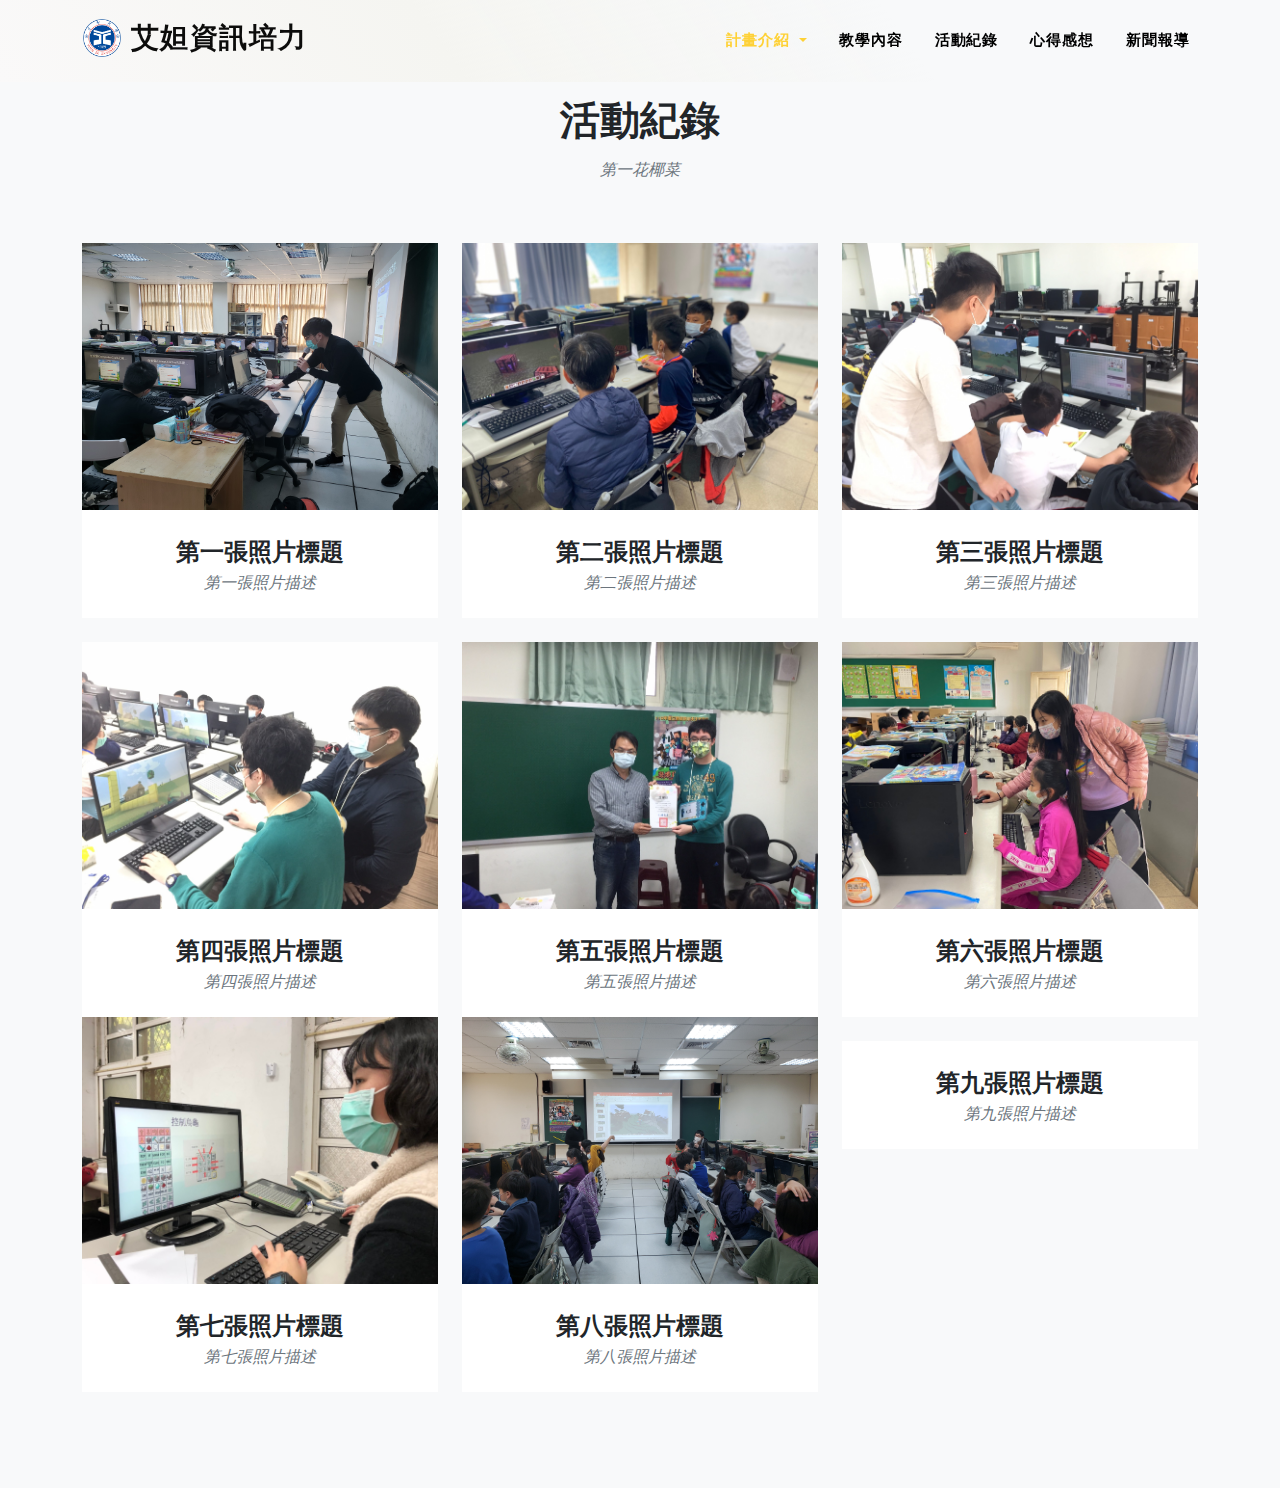
==== activityRecord.html @ 82a6fe63 "add activity and experience page" ====
<!DOCTYPE html>
<html lang="en">

<head>
    <meta charset="utf-8" />
    <meta name="viewport" content="width=device-width, initial-scale=1, shrink-to-fit=no" />
    <meta name="description" content="" />
    <meta name="author" content="" />
    <title>艾妲資訊成果網</title>
    <link rel="icon" type="image/x-icon" href="assets/img/yzu.png" />
    <!-- Font Awesome icons (free version)-->
    <script src="https://use.fontawesome.com/releases/v5.15.1/js/all.js" crossorigin="anonymous"></script>
    <!-- Google fonts-->
    <link href="https://fonts.googleapis.com/css?family=Montserrat:400,700" rel="stylesheet" type="text/css" />
    <link href="https://fonts.googleapis.com/css?family=Droid+Serif:400,700,400italic,700italic" rel="stylesheet"
        type="text/css" />
    <link href="https://fonts.googleapis.com/css?family=Roboto+Slab:400,100,300,700" rel="stylesheet" type="text/css" />
    <!-- Core theme CSS (includes Bootstrap)-->
    <link href="css/all.css" rel="stylesheet" />
</head>

<body id="page-top">
    <script type="text/javascript" src="./js/navBar.js"></script>













    <section class="page-section bg-light" id="portfolio">
        <div class="container">
            <div class="text-center">
                <h2 class="section-heading text-uppercase">活動紀錄</h2>
                <h3 class="section-subheading text-muted">第一花椰菜</h3>
            </div>
            <div class="row">
                <div class="col-lg-4 col-sm-6 mb-4">
                    <div class="portfolio-item">
                        <a class="portfolio-link" data-toggle="modal" href="#portfolioModal1">
                            <div class="portfolio-hover">
                                <div class="portfolio-hover-content"><i class="fas fa-plus fa-3x"></i></div>
                            </div>
                            <img class="img-fluid" src="assets/img/activityPhotos/activityPhotos1.jpg" alt="" />
                        </a>
                        <div class="portfolio-caption">
                            <div class="portfolio-caption-heading">第一張照片標題</div>
                            <div class="portfolio-caption-subheading text-muted">第一張照片描述</div>
                        </div>
                    </div>
                </div>
                <div class="col-lg-4 col-sm-6 mb-4">
                    <div class="portfolio-item">
                        <a class="portfolio-link" data-toggle="modal" href="#portfolioModal2">
                            <div class="portfolio-hover">
                                <div class="portfolio-hover-content"><i class="fas fa-plus fa-3x"></i></div>
                            </div>
                            <img class="img-fluid" src="assets/img/activityPhotos/activityPhotos2.jpg" alt="" />
                        </a>
                        <div class="portfolio-caption">
                            <div class="portfolio-caption-heading">第二張照片標題</div>
                            <div class="portfolio-caption-subheading text-muted">第二張照片描述</div>
                        </div>
                    </div>
                </div>
                <div class="col-lg-4 col-sm-6 mb-4">
                    <div class="portfolio-item">
                        <a class="portfolio-link" data-toggle="modal" href="#portfolioModal3">
                            <div class="portfolio-hover">
                                <div class="portfolio-hover-content"><i class="fas fa-plus fa-3x"></i></div>
                            </div>
                            <img class="img-fluid" src="assets/img/activityPhotos/activityPhotos3.jpg" alt="" />
                        </a>
                        <div class="portfolio-caption">
                            <div class="portfolio-caption-heading">第三張照片標題</div>
                            <div class="portfolio-caption-subheading text-muted">第三張照片描述</div>
                        </div>
                    </div>
                </div>
                <div class="col-lg-4 col-sm-6 mb-4 mb-lg-0">
                    <div class="portfolio-item">
                        <a class="portfolio-link" data-toggle="modal" href="#portfolioModal4">
                            <div class="portfolio-hover">
                                <div class="portfolio-hover-content"><i class="fas fa-plus fa-3x"></i></div>
                            </div>
                            <img class="img-fluid" src="assets/img/activityPhotos/activityPhotos4.jpg" alt="" />
                        </a>
                        <div class="portfolio-caption">
                            <div class="portfolio-caption-heading">第四張照片標題</div>
                            <div class="portfolio-caption-subheading text-muted">第四張照片描述</div>
                        </div>
                    </div>
                </div>
                <div class="col-lg-4 col-sm-6 mb-4 mb-sm-0">
                    <div class="portfolio-item">
                        <a class="portfolio-link" data-toggle="modal" href="#portfolioModal5">
                            <div class="portfolio-hover">
                                <div class="portfolio-hover-content"><i class="fas fa-plus fa-3x"></i></div>
                            </div>
                            <img class="img-fluid" src="assets/img/activityPhotos/activityPhotos5.jpg" alt="" />
                        </a>
                        <div class="portfolio-caption">
                            <div class="portfolio-caption-heading">第五張照片標題</div>
                            <div class="portfolio-caption-subheading text-muted">第五張照片描述</div>
                        </div>
                    </div>
                </div>
                <div class="col-lg-4 col-sm-6">
                    <div class="portfolio-item">
                        <a class="portfolio-link" data-toggle="modal" href="#portfolioModal6">
                            <div class="portfolio-hover">
                                <div class="portfolio-hover-content"><i class="fas fa-plus fa-3x"></i></div>
                            </div>
                            <img class="img-fluid" src="assets/img/activityPhotos/activityPhotos6.jpg" alt="" />
                        </a>
                        <div class="portfolio-caption">
                            <div class="portfolio-caption-heading">第六張照片標題</div>
                            <div class="portfolio-caption-subheading text-muted">第六張照片描述</div>
                        </div>
                    </div>
                </div>
                <div class="col-lg-4 col-sm-6">
                    <div class="portfolio-item">
                        <a class="portfolio-link" data-toggle="modal" href="#portfolioModal6">
                            <div class="portfolio-hover">
                                <div class="portfolio-hover-content"><i class="fas fa-plus fa-3x"></i></div>
                            </div>
                            <img class="img-fluid" src="assets/img/activityPhotos/activityPhotos7.jpg" alt="" />
                        </a>
                        <div class="portfolio-caption">
                            <div class="portfolio-caption-heading">第七張照片標題</div>
                            <div class="portfolio-caption-subheading text-muted">第七張照片描述</div>
                        </div>
                    </div>
                </div>
                <div class="col-lg-4 col-sm-6">
                    <div class="portfolio-item">
                        <a class="portfolio-link" data-toggle="modal" href="#portfolioModal6">
                            <div class="portfolio-hover">
                                <div class="portfolio-hover-content"><i class="fas fa-plus fa-3x"></i></div>
                            </div>
                            <img class="img-fluid" src="assets/img/activityPhotos/activityPhotos8.jpg" alt="" />
                        </a>
                        <div class="portfolio-caption">
                            <div class="portfolio-caption-heading">第八張照片標題</div>
                            <div class="portfolio-caption-subheading text-muted">第八張照片描述</div>
                        </div>
                    </div>
                </div>
                <div class="col-lg-4 col-sm-6">
                    <div class="portfolio-item">
                        <a class="portfolio-link" data-toggle="modal" href="#portfolioModal6">
                            <div class="portfolio-hover">
                                <div class="portfolio-hover-content"><i class="fas fa-plus fa-3x"></i></div>
                            </div>
                            <img class="img-fluid" src="assets/img/activityPhotos/activityPhotos9.jpg" alt="" />
                        </a>
                        <div class="portfolio-caption">
                            <div class="portfolio-caption-heading">第九張照片標題</div>
                            <div class="portfolio-caption-subheading text-muted">第九張照片描述</div>
                        </div>
                    </div>
                </div>
            </div>
        </div>
    </section>



    <div class="portfolio-modal modal fade" id="portfolioModal1" tabindex="-1" role="dialog" aria-hidden="true">
        <div class="modal-dialog">
            <div class="modal-content">
                <div class="close-modal" data-dismiss="modal"><img src="assets/img/close-icon.svg" alt="Close modal" />
                </div>
                <div class="container">
                    <div class="row justify-content-center">
                        <div class="col-lg-8">
                            <div class="modal-body">
                                <!-- Project Details Go Here-->
                                <h2 class="text-uppercase">Project Name</h2>
                                <p class="item-intro text-muted">Lorem ipsum dolor sit amet consectetur.</p>
                                <img class="img-fluid d-block mx-auto" src="assets/img/activityPhotos/activityPhotos1.jpg" alt="" />
                                <p>Use this area to describe your project. Lorem ipsum dolor sit amet, consectetur
                                    adipisicing elit. Est blanditiis dolorem culpa incidunt minus dignissimos deserunt
                                    repellat aperiam quasi sunt officia expedita beatae cupiditate, maiores repudiandae,
                                    nostrum, reiciendis facere nemo!</p>
                                <ul class="list-inline">
                                    <li>Date: January 2020</li>
                                    <li>Client: Threads</li>
                                    <li>Category: Illustration</li>
                                </ul>
                                <button class="btn btn-primary" data-dismiss="modal" type="button">
                                    <i class="fas fa-times mr-1"></i>
                                    關閉照片
                                </button>
                            </div>
                        </div>
                    </div>
                </div>
            </div>
        </div>
    </div>
    <!-- Modal 2-->
    <div class="portfolio-modal modal fade" id="portfolioModal2" tabindex="-1" role="dialog" aria-hidden="true">
        <div class="modal-dialog">
            <div class="modal-content">
                <div class="close-modal" data-dismiss="modal"><img src="assets/img/close-icon.svg" alt="Close modal" />
                </div>
                <div class="container">
                    <div class="row justify-content-center">
                        <div class="col-lg-8">
                            <div class="modal-body">
                                <!-- Project Details Go Here-->
                                <h2 class="text-uppercase">Project Name</h2>
                                <p class="item-intro text-muted">Lorem ipsum dolor sit amet consectetur.</p>
                                <img class="img-fluid d-block mx-auto" src="assets/img/activityPhotos/activityPhotos2.jpg" alt="" />
                                <p>Use this area to describe your project. Lorem ipsum dolor sit amet, consectetur
                                    adipisicing elit. Est blanditiis dolorem culpa incidunt minus dignissimos deserunt
                                    repellat aperiam quasi sunt officia expedita beatae cupiditate, maiores repudiandae,
                                    nostrum, reiciendis facere nemo!</p>
                                <ul class="list-inline">
                                    <li>Date: January 2020</li>
                                    <li>Client: Explore</li>
                                    <li>Category: Graphic Design</li>
                                </ul>
                                <button class="btn btn-primary" data-dismiss="modal" type="button">
                                    <i class="fas fa-times mr-1"></i>
                                    關閉照片
                                </button>
                            </div>
                        </div>
                    </div>
                </div>
            </div>
        </div>
    </div>
    <!-- Modal 3-->
    <div class="portfolio-modal modal fade" id="portfolioModal3" tabindex="-1" role="dialog" aria-hidden="true">
        <div class="modal-dialog">
            <div class="modal-content">
                <div class="close-modal" data-dismiss="modal"><img src="assets/img/close-icon.svg" alt="Close modal" />
                </div>
                <div class="container">
                    <div class="row justify-content-center">
                        <div class="col-lg-8">
                            <div class="modal-body">
                                <!-- Project Details Go Here-->
                                <h2 class="text-uppercase">Project Name</h2>
                                <p class="item-intro text-muted">Lorem ipsum dolor sit amet consectetur.</p>
                                <img class="img-fluid d-block mx-auto" src="assets/img/activityPhotos/activityPhotos3.jpg" alt="" />
                                <p>Use this area to describe your project. Lorem ipsum dolor sit amet, consectetur
                                    adipisicing elit. Est blanditiis dolorem culpa incidunt minus dignissimos deserunt
                                    repellat aperiam quasi sunt officia expedita beatae cupiditate, maiores repudiandae,
                                    nostrum, reiciendis facere nemo!</p>
                                <ul class="list-inline">
                                    <li>Date: January 2020</li>
                                    <li>Client: Finish</li>
                                    <li>Category: Identity</li>
                                </ul>
                                <button class="btn btn-primary" data-dismiss="modal" type="button">
                                    <i class="fas fa-times mr-1"></i>
                                    關閉照片
                                </button>
                            </div>
                        </div>
                    </div>
                </div>
            </div>
        </div>
    </div>
    <!-- Modal 4-->
    <div class="portfolio-modal modal fade" id="portfolioModal4" tabindex="-1" role="dialog" aria-hidden="true">
        <div class="modal-dialog">
            <div class="modal-content">
                <div class="close-modal" data-dismiss="modal"><img src="assets/img/close-icon.svg" alt="Close modal" />
                </div>
                <div class="container">
                    <div class="row justify-content-center">
                        <div class="col-lg-8">
                            <div class="modal-body">
                                <!-- Project Details Go Here-->
                                <h2 class="text-uppercase">Project Name</h2>
                                <p class="item-intro text-muted">Lorem ipsum dolor sit amet consectetur.</p>
                                <img class="img-fluid d-block mx-auto" src="assets/img/activityPhotos/activityPhotos4.jpg" alt="" />
                                <p>Use this area to describe your project. Lorem ipsum dolor sit amet, consectetur
                                    adipisicing elit. Est blanditiis dolorem culpa incidunt minus dignissimos deserunt
                                    repellat aperiam quasi sunt officia expedita beatae cupiditate, maiores repudiandae,
                                    nostrum, reiciendis facere nemo!</p>
                                <ul class="list-inline">
                                    <li>Date: January 2020</li>
                                    <li>Client: Lines</li>
                                    <li>Category: Branding</li>
                                </ul>
                                <button class="btn btn-primary" data-dismiss="modal" type="button">
                                    <i class="fas fa-times mr-1"></i>
                                    關閉照片
                                </button>
                            </div>
                        </div>
                    </div>
                </div>
            </div>
        </div>
    </div>
    <!-- Modal 5-->
    <div class="portfolio-modal modal fade" id="portfolioModal5" tabindex="-1" role="dialog" aria-hidden="true">
        <div class="modal-dialog">
            <div class="modal-content">
                <div class="close-modal" data-dismiss="modal"><img src="assets/img/close-icon.svg" alt="Close modal" />
                </div>
                <div class="container">
                    <div class="row justify-content-center">
                        <div class="col-lg-8">
                            <div class="modal-body">
                                <!-- Project Details Go Here-->
                                <h2 class="text-uppercase">Project Name</h2>
                                <p class="item-intro text-muted">Lorem ipsum dolor sit amet consectetur.</p>
                                <img class="img-fluid d-block mx-auto" src="assets/img/activityPhotos/activityPhotos5.jpg" alt="" />
                                <p>Use this area to describe your project. Lorem ipsum dolor sit amet, consectetur
                                    adipisicing elit. Est blanditiis dolorem culpa incidunt minus dignissimos deserunt
                                    repellat aperiam quasi sunt officia expedita beatae cupiditate, maiores repudiandae,
                                    nostrum, reiciendis facere nemo!</p>
                                <ul class="list-inline">
                                    <li>Date: January 2020</li>
                                    <li>Client: Southwest</li>
                                    <li>Category: Website Design</li>
                                </ul>
                                <button class="btn btn-primary" data-dismiss="modal" type="button">
                                    <i class="fas fa-times mr-1"></i>
                                    關閉照片
                                </button>
                            </div>
                        </div>
                    </div>
                </div>
            </div>
        </div>
    </div>
    <!-- Modal 6-->
    <div class="portfolio-modal modal fade" id="portfolioModal6" tabindex="-1" role="dialog" aria-hidden="true">
        <div class="modal-dialog">
            <div class="modal-content">
                <div class="close-modal" data-dismiss="modal"><img src="assets/img/close-icon.svg" alt="Close modal" />
                </div>
                <div class="container">
                    <div class="row justify-content-center">
                        <div class="col-lg-8">
                            <div class="modal-body">
                                <!-- Project Details Go Here-->
                                <h2 class="text-uppercase">Project Name</h2>
                                <p class="item-intro text-muted">Lorem ipsum dolor sit amet consectetur.</p>
                                <img class="img-fluid d-block mx-auto" src="assets/img/activityPhotos/activityPhotos6.jpg" alt="" />
                                <p>Use this area to describe your project. Lorem ipsum dolor sit amet, consectetur
                                    adipisicing elit. Est blanditiis dolorem culpa incidunt minus dignissimos deserunt
                                    repellat aperiam quasi sunt officia expedita beatae cupiditate, maiores repudiandae,
                                    nostrum, reiciendis facere nemo!</p>
                                <ul class="list-inline">
                                    <li>Date: January 2020</li>
                                    <li>Client: Window</li>
                                    <li>Category: Photography</li>
                                </ul>
                                <button class="btn btn-primary" data-dismiss="modal" type="button">
                                    <i class="fas fa-times mr-1"></i>
                                    關閉照片
                                </button>
                            </div>
                        </div>
                    </div>
                </div>
            </div>
        </div>
    </div>








    <!-- Bootstrap core JS-->
    <script src="https://cdnjs.cloudflare.com/ajax/libs/jquery/3.5.1/jquery.min.js"></script>
    <script src="https://cdn.jsdelivr.net/npm/bootstrap@4.5.3/dist/js/bootstrap.bundle.min.js"></script>
    <!-- Third party plugin JS-->
    <script src="https://cdnjs.cloudflare.com/ajax/libs/jquery-easing/1.4.1/jquery.easing.min.js"></script>
    <!-- Contact form JS-->
    <script src="assets/mail/jqBootstrapValidation.js"></script>
    <script src="assets/mail/contact_me.js"></script>
    <!-- Core theme JS-->
    <script src="js/scripts.js"></script>
</body>

</html>
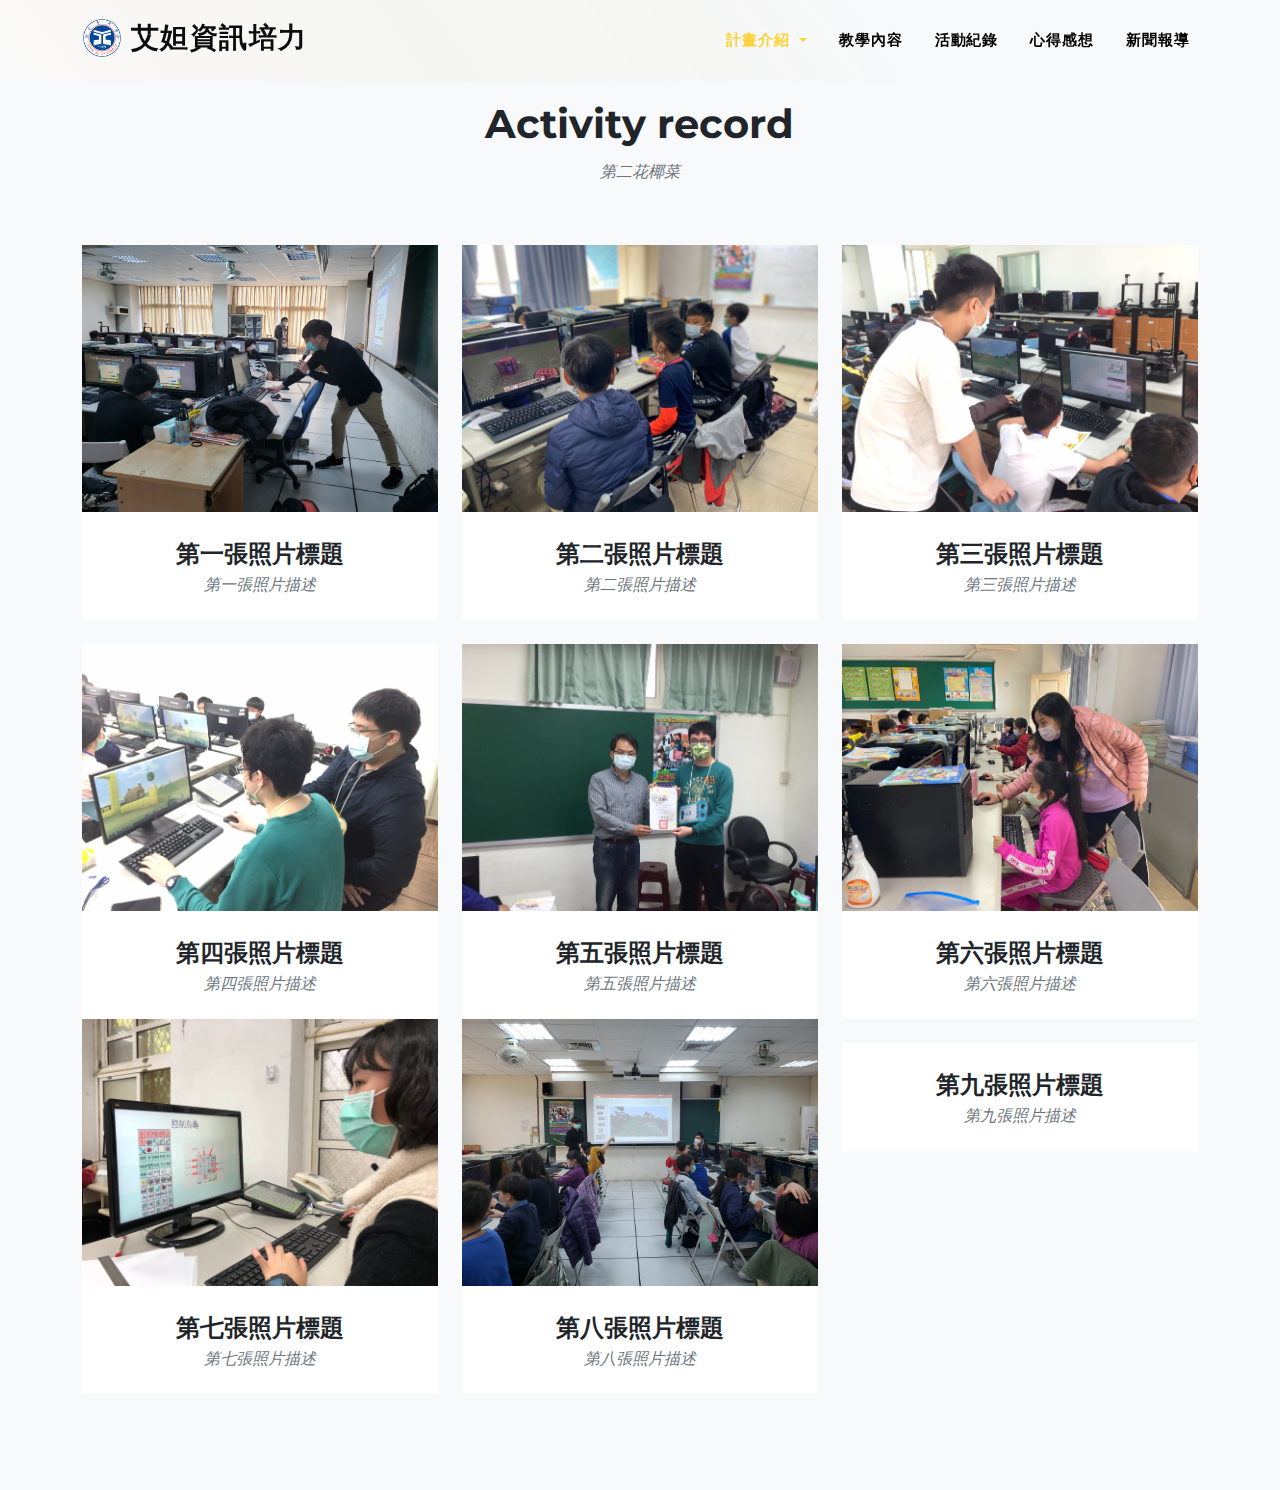
==== commit b40f622d: "add pie chart" ====
--- a/activityRecord.html
+++ b/activityRecord.html
@@ -36,10 +36,18 @@
 
     <section class="page-section bg-light" id="portfolio">
         <div class="container">
+     
+
             <div class="text-center">
-                <h2 class="section-heading text-uppercase">活動紀錄</h2>
-                <h3 class="section-subheading text-muted">第一花椰菜</h3>
-            </div>
+                <h1 class="ml11">
+                    <span class="text-wrapper">
+                        <span class="line line1 section-heading ">|</span>
+                        <span class="letters section-heading ">Activity record</span>
+                    </span>
+                </h1>
+                <h3 class="section-subheading text-muted">第二花椰菜</h3>
+            </div>
+
             <div class="row">
                 <div class="col-lg-4 col-sm-6 mb-4">
                     <div class="portfolio-item">
@@ -382,17 +390,6 @@
 
 
 
-
-
-    <!-- Bootstrap core JS-->
-    <script src="https://cdnjs.cloudflare.com/ajax/libs/jquery/3.5.1/jquery.min.js"></script>
-    <script src="https://cdn.jsdelivr.net/npm/bootstrap@4.5.3/dist/js/bootstrap.bundle.min.js"></script>
-    <!-- Third party plugin JS-->
-    <script src="https://cdnjs.cloudflare.com/ajax/libs/jquery-easing/1.4.1/jquery.easing.min.js"></script>
-    <!-- Contact form JS-->
-    <script src="assets/mail/jqBootstrapValidation.js"></script>
-    <script src="assets/mail/contact_me.js"></script>
-    <!-- Core theme JS-->
     <script src="js/scripts.js"></script>
 </body>
 
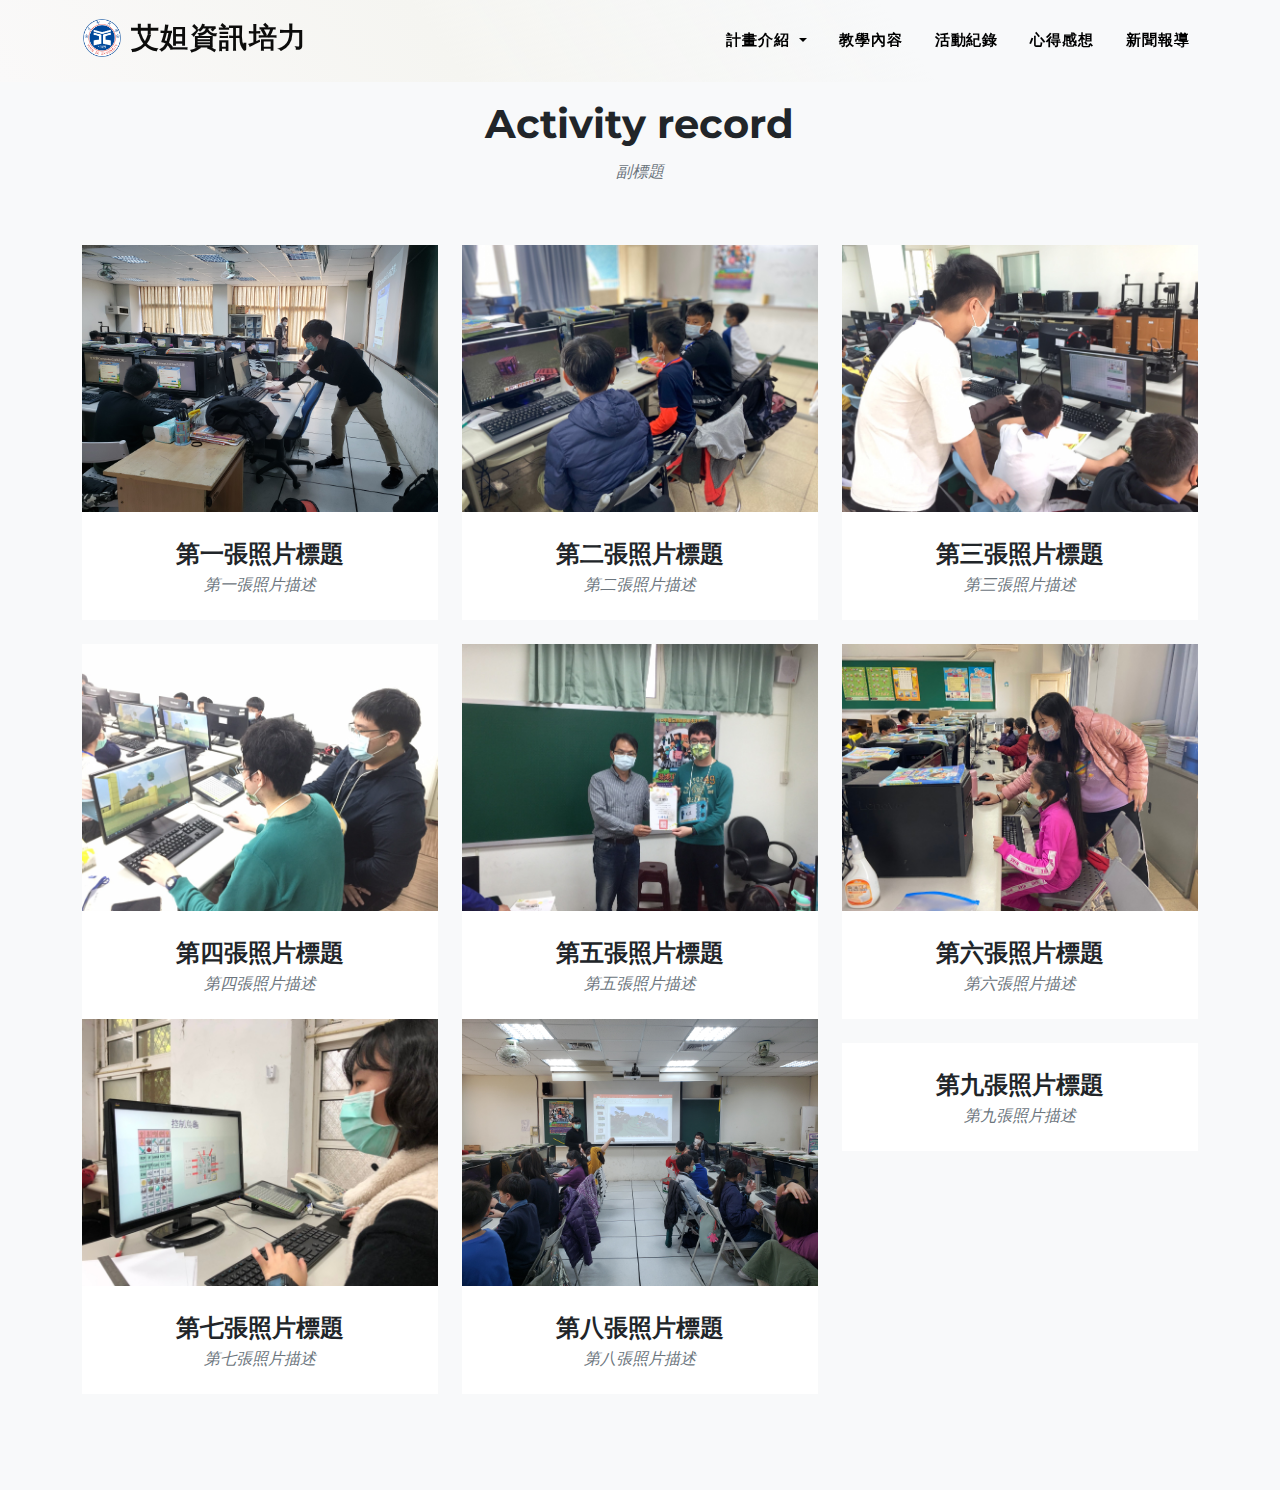
==== commit f69b3435: "edit text" ====
--- a/activityRecord.html
+++ b/activityRecord.html
@@ -45,7 +45,7 @@
                         <span class="letters section-heading ">Activity record</span>
                     </span>
                 </h1>
-                <h3 class="section-subheading text-muted">第二花椰菜</h3>
+                <h3 class="section-subheading text-muted">副標題</h3>
             </div>
 
             <div class="row">
@@ -135,7 +135,7 @@
                 </div>
                 <div class="col-lg-4 col-sm-6">
                     <div class="portfolio-item">
-                        <a class="portfolio-link" data-toggle="modal" href="#portfolioModal6">
+                        <a class="portfolio-link" data-toggle="modal" href="#portfolioModal7">
                             <div class="portfolio-hover">
                                 <div class="portfolio-hover-content"><i class="fas fa-plus fa-3x"></i></div>
                             </div>
@@ -149,7 +149,7 @@
                 </div>
                 <div class="col-lg-4 col-sm-6">
                     <div class="portfolio-item">
-                        <a class="portfolio-link" data-toggle="modal" href="#portfolioModal6">
+                        <a class="portfolio-link" data-toggle="modal" href="#portfolioModal8">
                             <div class="portfolio-hover">
                                 <div class="portfolio-hover-content"><i class="fas fa-plus fa-3x"></i></div>
                             </div>
@@ -163,7 +163,7 @@
                 </div>
                 <div class="col-lg-4 col-sm-6">
                     <div class="portfolio-item">
-                        <a class="portfolio-link" data-toggle="modal" href="#portfolioModal6">
+                        <a class="portfolio-link" data-toggle="modal" href="#portfolioModal9">
                             <div class="portfolio-hover">
                                 <div class="portfolio-hover-content"><i class="fas fa-plus fa-3x"></i></div>
                             </div>
@@ -191,18 +191,18 @@
                         <div class="col-lg-8">
                             <div class="modal-body">
                                 <!-- Project Details Go Here-->
-                                <h2 class="text-uppercase">Project Name</h2>
-                                <p class="item-intro text-muted">Lorem ipsum dolor sit amet consectetur.</p>
+                                <h2 class="text-uppercase">第一張照片標題</h2>
+                                <p class="item-intro text-muted">第一張照片描述</p>
                                 <img class="img-fluid d-block mx-auto" src="assets/img/activityPhotos/activityPhotos1.jpg" alt="" />
-                                <p>Use this area to describe your project. Lorem ipsum dolor sit amet, consectetur
-                                    adipisicing elit. Est blanditiis dolorem culpa incidunt minus dignissimos deserunt
-                                    repellat aperiam quasi sunt officia expedita beatae cupiditate, maiores repudiandae,
-                                    nostrum, reiciendis facere nemo!</p>
-                                <ul class="list-inline">
+                                <p>內文Use this area to describe your project. Lorem ipsum dolor sit amet, consectetur
+                                    adipisicing elit. Est blanditiis dolorem culpa incidunt minus dignissimos deserunt
+                                    repellat aperiam quasi sunt officia expedita beatae cupiditate, maiores repudiandae,
+                                    nostrum, reiciendis facere nemo!</p>
+                                <!-- <ul class="list-inline">
                                     <li>Date: January 2020</li>
                                     <li>Client: Threads</li>
                                     <li>Category: Illustration</li>
-                                </ul>
+                                </ul> -->
                                 <button class="btn btn-primary" data-dismiss="modal" type="button">
                                     <i class="fas fa-times mr-1"></i>
                                     關閉照片
@@ -225,18 +225,18 @@
                         <div class="col-lg-8">
                             <div class="modal-body">
                                 <!-- Project Details Go Here-->
-                                <h2 class="text-uppercase">Project Name</h2>
-                                <p class="item-intro text-muted">Lorem ipsum dolor sit amet consectetur.</p>
+                                <h2 class="text-uppercase">第二張照片標題</h2>
+                                <p class="item-intro text-muted">第二張照片描述</p>
                                 <img class="img-fluid d-block mx-auto" src="assets/img/activityPhotos/activityPhotos2.jpg" alt="" />
-                                <p>Use this area to describe your project. Lorem ipsum dolor sit amet, consectetur
-                                    adipisicing elit. Est blanditiis dolorem culpa incidunt minus dignissimos deserunt
-                                    repellat aperiam quasi sunt officia expedita beatae cupiditate, maiores repudiandae,
-                                    nostrum, reiciendis facere nemo!</p>
-                                <ul class="list-inline">
+                                <p>內文Use this area to describe your project. Lorem ipsum dolor sit amet, consectetur
+                                    adipisicing elit. Est blanditiis dolorem culpa incidunt minus dignissimos deserunt
+                                    repellat aperiam quasi sunt officia expedita beatae cupiditate, maiores repudiandae,
+                                    nostrum, reiciendis facere nemo!</p>
+                                <!-- <ul class="list-inline">
                                     <li>Date: January 2020</li>
                                     <li>Client: Explore</li>
                                     <li>Category: Graphic Design</li>
-                                </ul>
+                                </ul> -->
                                 <button class="btn btn-primary" data-dismiss="modal" type="button">
                                     <i class="fas fa-times mr-1"></i>
                                     關閉照片
@@ -259,18 +259,18 @@
                         <div class="col-lg-8">
                             <div class="modal-body">
                                 <!-- Project Details Go Here-->
-                                <h2 class="text-uppercase">Project Name</h2>
-                                <p class="item-intro text-muted">Lorem ipsum dolor sit amet consectetur.</p>
+                                <h2 class="text-uppercase">第三張照片標題</h2>
+                                <p class="item-intro text-muted">第三張照片描述</p>
                                 <img class="img-fluid d-block mx-auto" src="assets/img/activityPhotos/activityPhotos3.jpg" alt="" />
-                                <p>Use this area to describe your project. Lorem ipsum dolor sit amet, consectetur
-                                    adipisicing elit. Est blanditiis dolorem culpa incidunt minus dignissimos deserunt
-                                    repellat aperiam quasi sunt officia expedita beatae cupiditate, maiores repudiandae,
-                                    nostrum, reiciendis facere nemo!</p>
-                                <ul class="list-inline">
+                                <p>內文Use this area to describe your project. Lorem ipsum dolor sit amet, consectetur
+                                    adipisicing elit. Est blanditiis dolorem culpa incidunt minus dignissimos deserunt
+                                    repellat aperiam quasi sunt officia expedita beatae cupiditate, maiores repudiandae,
+                                    nostrum, reiciendis facere nemo!</p>
+                                <!-- <ul class="list-inline">
                                     <li>Date: January 2020</li>
                                     <li>Client: Finish</li>
                                     <li>Category: Identity</li>
-                                </ul>
+                                </ul> -->
                                 <button class="btn btn-primary" data-dismiss="modal" type="button">
                                     <i class="fas fa-times mr-1"></i>
                                     關閉照片
@@ -293,18 +293,18 @@
                         <div class="col-lg-8">
                             <div class="modal-body">
                                 <!-- Project Details Go Here-->
-                                <h2 class="text-uppercase">Project Name</h2>
-                                <p class="item-intro text-muted">Lorem ipsum dolor sit amet consectetur.</p>
+                                <h2 class="text-uppercase">第四張照片標題</h2>
+                                <p class="item-intro text-muted">第四張照片描述</p>
                                 <img class="img-fluid d-block mx-auto" src="assets/img/activityPhotos/activityPhotos4.jpg" alt="" />
-                                <p>Use this area to describe your project. Lorem ipsum dolor sit amet, consectetur
-                                    adipisicing elit. Est blanditiis dolorem culpa incidunt minus dignissimos deserunt
-                                    repellat aperiam quasi sunt officia expedita beatae cupiditate, maiores repudiandae,
-                                    nostrum, reiciendis facere nemo!</p>
-                                <ul class="list-inline">
+                                <p>內文Use this area to describe your project. Lorem ipsum dolor sit amet, consectetur
+                                    adipisicing elit. Est blanditiis dolorem culpa incidunt minus dignissimos deserunt
+                                    repellat aperiam quasi sunt officia expedita beatae cupiditate, maiores repudiandae,
+                                    nostrum, reiciendis facere nemo!</p>
+                                <!-- <ul class="list-inline">
                                     <li>Date: January 2020</li>
                                     <li>Client: Lines</li>
                                     <li>Category: Branding</li>
-                                </ul>
+                                </ul> -->
                                 <button class="btn btn-primary" data-dismiss="modal" type="button">
                                     <i class="fas fa-times mr-1"></i>
                                     關閉照片
@@ -327,18 +327,18 @@
                         <div class="col-lg-8">
                             <div class="modal-body">
                                 <!-- Project Details Go Here-->
-                                <h2 class="text-uppercase">Project Name</h2>
-                                <p class="item-intro text-muted">Lorem ipsum dolor sit amet consectetur.</p>
+                                <h2 class="text-uppercase">第五張照片標題</h2>
+                                <p class="item-intro text-muted">第五張照片描述</p>
                                 <img class="img-fluid d-block mx-auto" src="assets/img/activityPhotos/activityPhotos5.jpg" alt="" />
-                                <p>Use this area to describe your project. Lorem ipsum dolor sit amet, consectetur
-                                    adipisicing elit. Est blanditiis dolorem culpa incidunt minus dignissimos deserunt
-                                    repellat aperiam quasi sunt officia expedita beatae cupiditate, maiores repudiandae,
-                                    nostrum, reiciendis facere nemo!</p>
-                                <ul class="list-inline">
+                                <p>內文Use this area to describe your project. Lorem ipsum dolor sit amet, consectetur
+                                    adipisicing elit. Est blanditiis dolorem culpa incidunt minus dignissimos deserunt
+                                    repellat aperiam quasi sunt officia expedita beatae cupiditate, maiores repudiandae,
+                                    nostrum, reiciendis facere nemo!</p>
+                                <!-- <ul class="list-inline">
                                     <li>Date: January 2020</li>
                                     <li>Client: Southwest</li>
                                     <li>Category: Website Design</li>
-                                </ul>
+                                </ul> -->
                                 <button class="btn btn-primary" data-dismiss="modal" type="button">
                                     <i class="fas fa-times mr-1"></i>
                                     關閉照片
@@ -361,32 +361,131 @@
                         <div class="col-lg-8">
                             <div class="modal-body">
                                 <!-- Project Details Go Here-->
-                                <h2 class="text-uppercase">Project Name</h2>
-                                <p class="item-intro text-muted">Lorem ipsum dolor sit amet consectetur.</p>
+                                <h2 class="text-uppercase">第六張照片標題</h2>
+                                <p class="item-intro text-muted">第六張照片描述</p>
                                 <img class="img-fluid d-block mx-auto" src="assets/img/activityPhotos/activityPhotos6.jpg" alt="" />
-                                <p>Use this area to describe your project. Lorem ipsum dolor sit amet, consectetur
-                                    adipisicing elit. Est blanditiis dolorem culpa incidunt minus dignissimos deserunt
-                                    repellat aperiam quasi sunt officia expedita beatae cupiditate, maiores repudiandae,
-                                    nostrum, reiciendis facere nemo!</p>
-                                <ul class="list-inline">
+                                <p>內文Use this area to describe your project. Lorem ipsum dolor sit amet, consectetur
+                                    adipisicing elit. Est blanditiis dolorem culpa incidunt minus dignissimos deserunt
+                                    repellat aperiam quasi sunt officia expedita beatae cupiditate, maiores repudiandae,
+                                    nostrum, reiciendis facere nemo!</p>
+                                <!-- <ul class="list-inline">
                                     <li>Date: January 2020</li>
                                     <li>Client: Window</li>
                                     <li>Category: Photography</li>
-                                </ul>
-                                <button class="btn btn-primary" data-dismiss="modal" type="button">
-                                    <i class="fas fa-times mr-1"></i>
-                                    關閉照片
-                                </button>
-                            </div>
-                        </div>
-                    </div>
-                </div>
-            </div>
-        </div>
-    </div>
-
-
-
+                                </ul> -->
+                                <button class="btn btn-primary" data-dismiss="modal" type="button">
+                                    <i class="fas fa-times mr-1"></i>
+                                    關閉照片
+                                </button>
+                            </div>
+                        </div>
+                    </div>
+                </div>
+            </div>
+        </div>
+    </div>
+    <!-- Modal 7-->
+    <div class="portfolio-modal modal fade" id="portfolioModal7" tabindex="-1" role="dialog" aria-hidden="true">
+        <div class="modal-dialog">
+            <div class="modal-content">
+                <div class="close-modal" data-dismiss="modal"><img src="assets/img/close-icon.svg" alt="Close modal" />
+                </div>
+                <div class="container">
+                    <div class="row justify-content-center">
+                        <div class="col-lg-8">
+                            <div class="modal-body">
+                                <!-- Project Details Go Here-->
+                                <h2 class="text-uppercase">第七張照片標題</h2>
+                                <p class="item-intro text-muted">第七張照片描述</p>
+                                <img class="img-fluid d-block mx-auto" src="assets/img/activityPhotos/activityPhotos7.jpg" alt="" />
+                                <p>內文Use this area to describe your project. Lorem ipsum dolor sit amet, consectetur
+                                    adipisicing elit. Est blanditiis dolorem culpa incidunt minus dignissimos deserunt
+                                    repellat aperiam quasi sunt officia expedita beatae cupiditate, maiores repudiandae,
+                                    nostrum, reiciendis facere nemo!</p>
+                                <!-- <ul class="list-inline">
+                                    <li>Date: January 2020</li>
+                                    <li>Client: Window</li>
+                                    <li>Category: Photography</li>
+                                </ul> -->
+                                <button class="btn btn-primary" data-dismiss="modal" type="button">
+                                    <i class="fas fa-times mr-1"></i>
+                                    關閉照片
+                                </button>
+                            </div>
+                        </div>
+                    </div>
+                </div>
+            </div>
+        </div>
+    </div>
+    <!-- Modal 6-->
+    <div class="portfolio-modal modal fade" id="portfolioModal8" tabindex="-1" role="dialog" aria-hidden="true">
+        <div class="modal-dialog">
+            <div class="modal-content">
+                <div class="close-modal" data-dismiss="modal"><img src="assets/img/close-icon.svg" alt="Close modal" />
+                </div>
+                <div class="container">
+                    <div class="row justify-content-center">
+                        <div class="col-lg-8">
+                            <div class="modal-body">
+                                <!-- Project Details Go Here-->
+                                <h2 class="text-uppercase">第八張照片標題</h2>
+                                <p class="item-intro text-muted">第八張照片描述</p>
+                                <img class="img-fluid d-block mx-auto" src="assets/img/activityPhotos/activityPhotos8.jpg" alt="" />
+                                <p>內文Use this area to describe your project. Lorem ipsum dolor sit amet, consectetur
+                                    adipisicing elit. Est blanditiis dolorem culpa incidunt minus dignissimos deserunt
+                                    repellat aperiam quasi sunt officia expedita beatae cupiditate, maiores repudiandae,
+                                    nostrum, reiciendis facere nemo!</p>
+                                <!-- <ul class="list-inline">
+                                    <li>Date: January 2020</li>
+                                    <li>Client: Window</li>
+                                    <li>Category: Photography</li>
+                                </ul> -->
+                                <button class="btn btn-primary" data-dismiss="modal" type="button">
+                                    <i class="fas fa-times mr-1"></i>
+                                    關閉照片
+                                </button>
+                            </div>
+                        </div>
+                    </div>
+                </div>
+            </div>
+        </div>
+    </div>
+    <!-- Modal 9-->
+    <div class="portfolio-modal modal fade" id="portfolioModal9" tabindex="-1" role="dialog" aria-hidden="true">
+        <div class="modal-dialog">
+            <div class="modal-content">
+                <div class="close-modal" data-dismiss="modal"><img src="assets/img/close-icon.svg" alt="Close modal" />
+                </div>
+                <div class="container">
+                    <div class="row justify-content-center">
+                        <div class="col-lg-8">
+                            <div class="modal-body">
+                                <!-- Project Details Go Here-->
+                                <h2 class="text-uppercase">第九張照片標題</h2>
+                                <p class="item-intro text-muted">第九張照片描述</p>
+                                <img class="img-fluid d-block mx-auto" src="assets/img/activityPhotos/activityPhotos9.jpg" alt="" />
+                                <p>內文Use this area to describe your project. Lorem ipsum dolor sit amet, consectetur
+                                    adipisicing elit. Est blanditiis dolorem culpa incidunt minus dignissimos deserunt
+                                    repellat aperiam quasi sunt officia expedita beatae cupiditate, maiores repudiandae,
+                                    nostrum, reiciendis facere nemo!</p>
+                                <!-- <ul class="list-inline">
+                                    <li>Date: January 2020</li>
+                                    <li>Client: Window</li>
+                                    <li>Category: Photography</li>
+                                </ul> -->
+                                <button class="btn btn-primary" data-dismiss="modal" type="button">
+                                    <i class="fas fa-times mr-1"></i>
+                                    關閉照片
+                                </button>
+                            </div>
+                        </div>
+                    </div>
+                </div>
+            </div>
+        </div>
+    </div>
 
 
 
